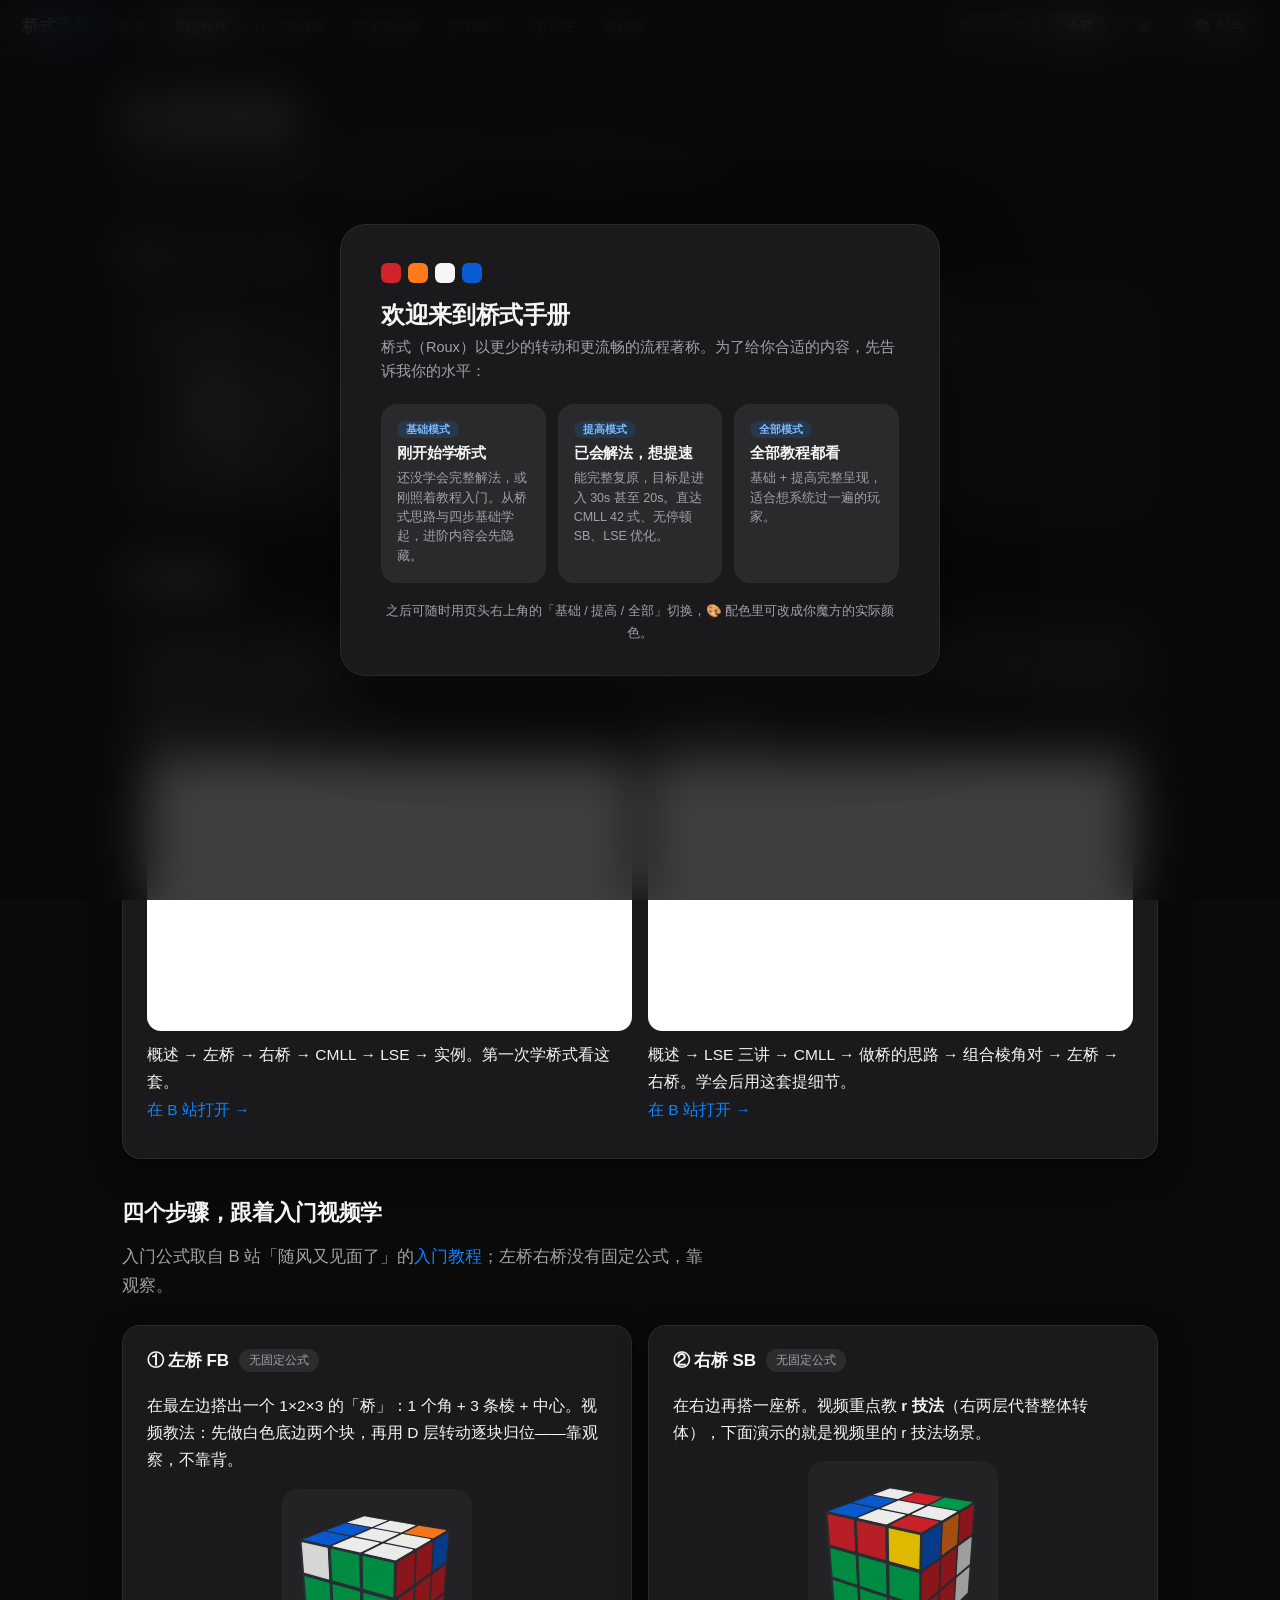
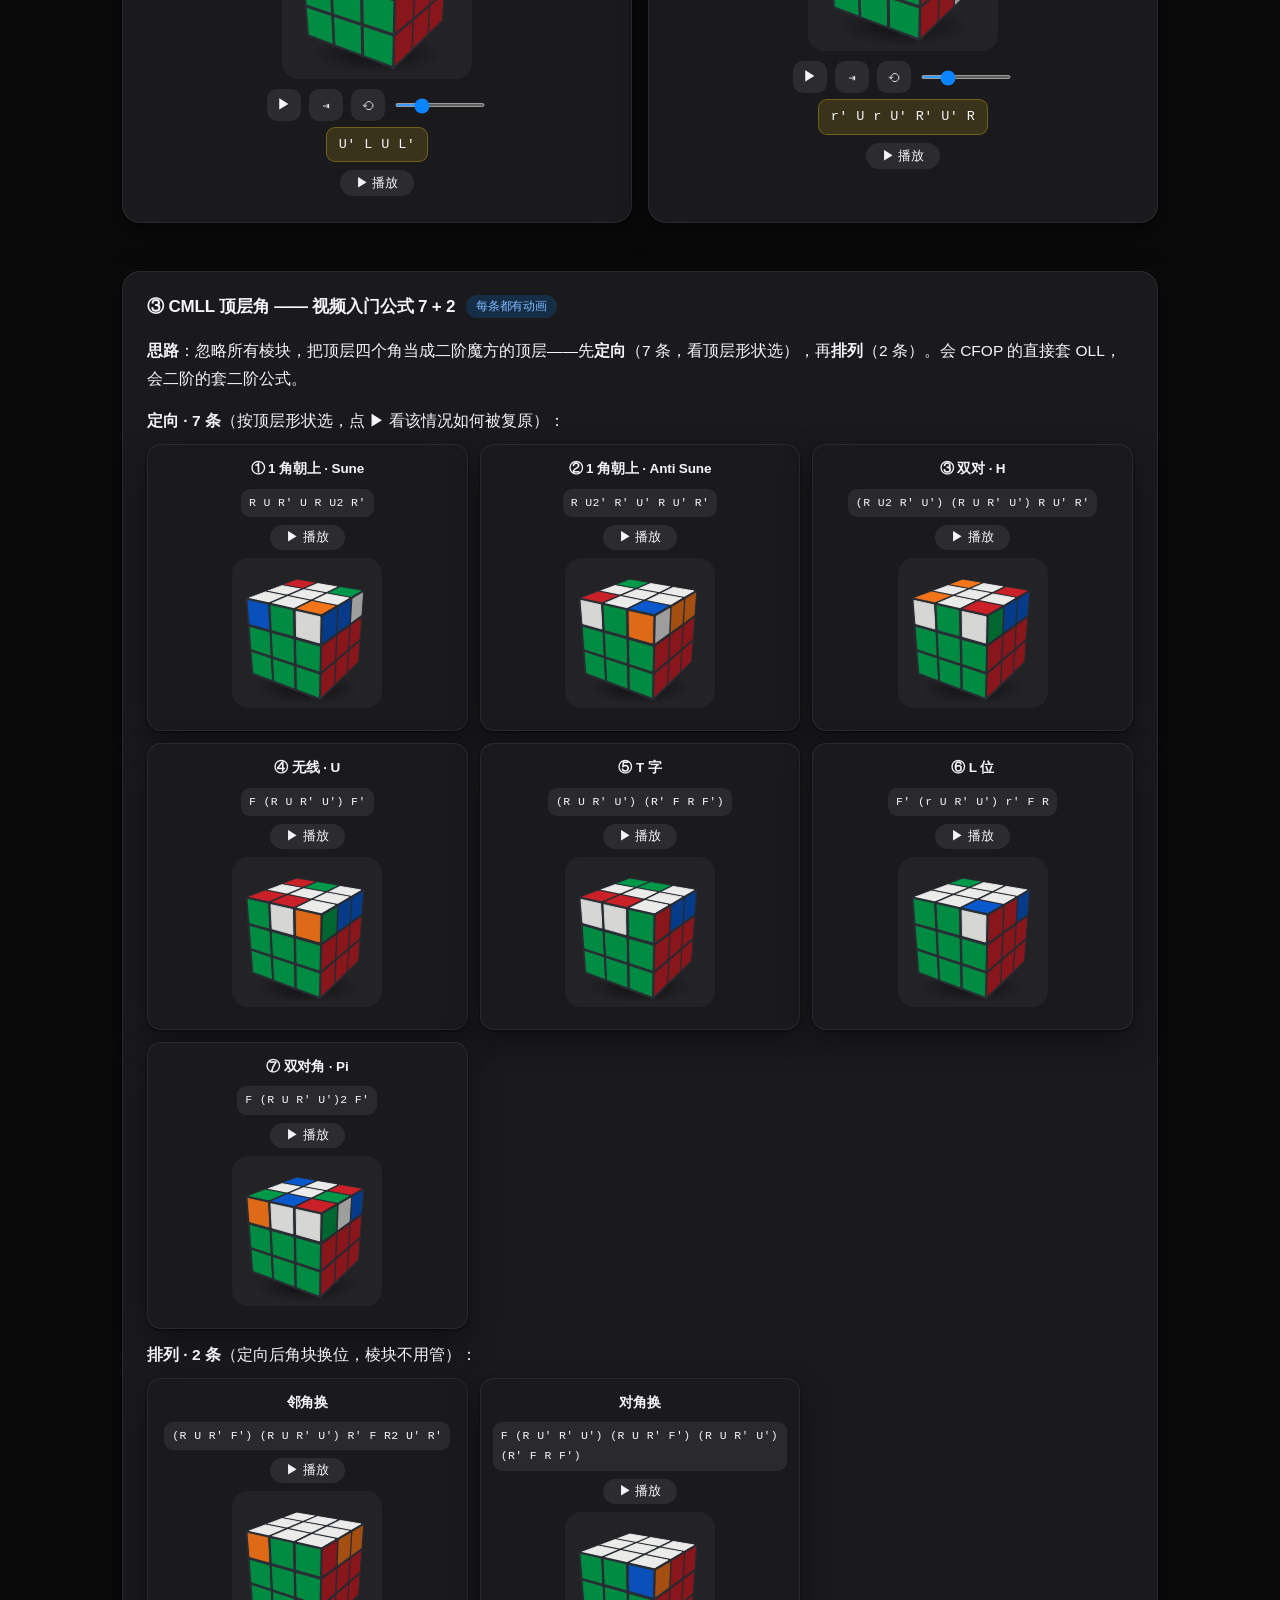
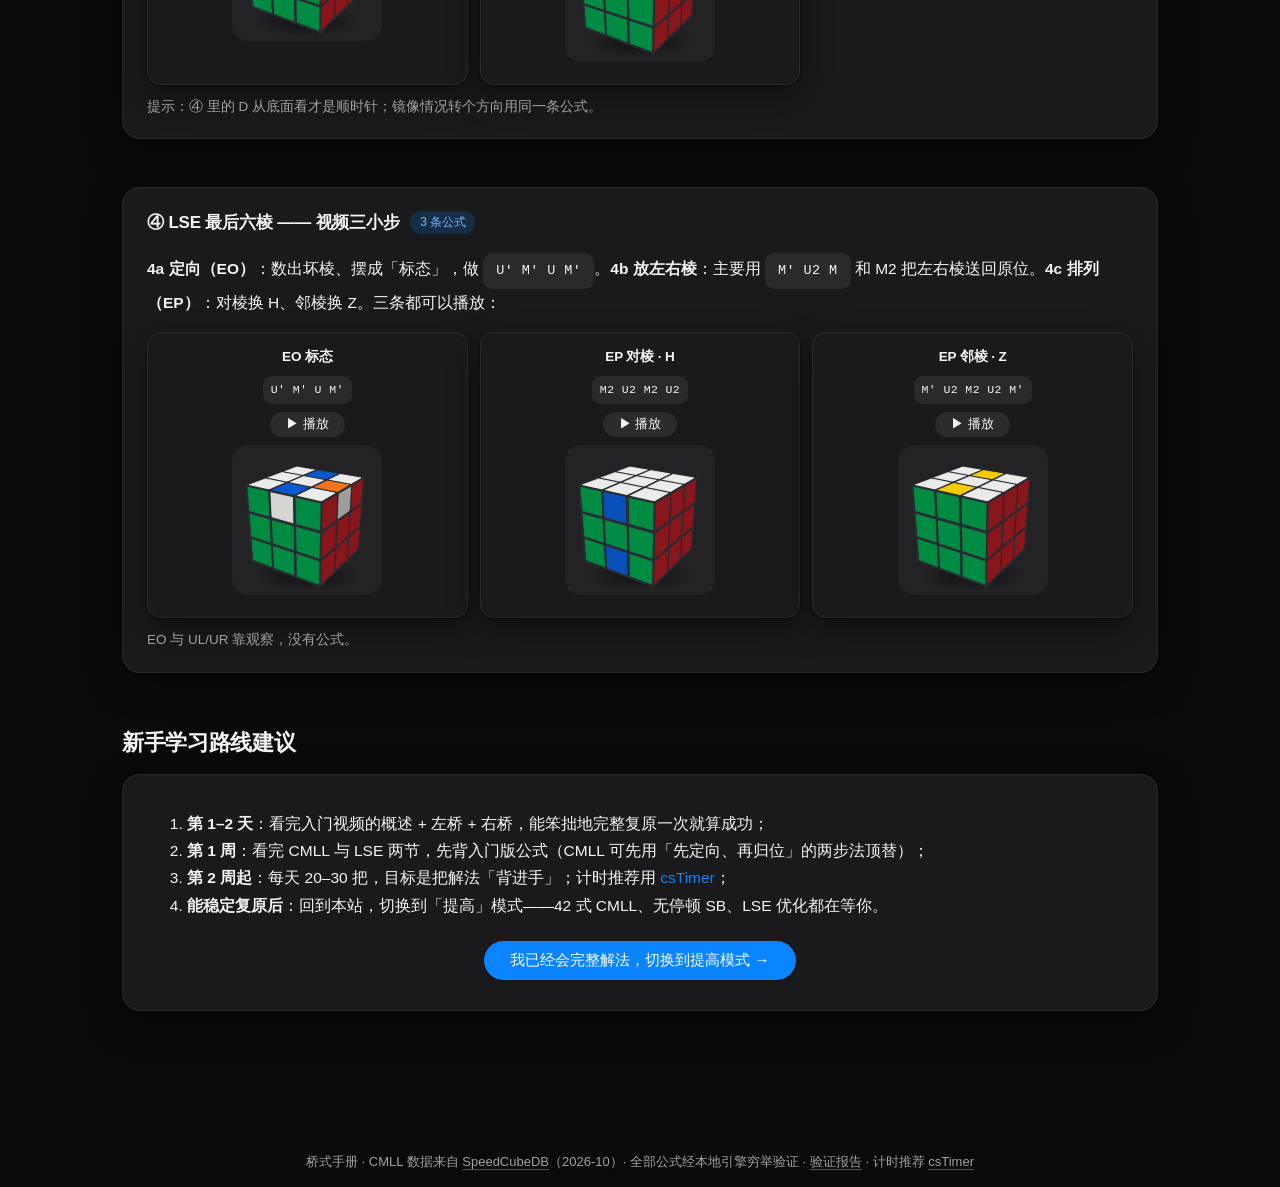
==== basics.html @ 61293233 "桥式魔方学习手册：入门与进阶教程、CMLL 42 式、LSE 优化，全站 3D 演示" ====
<!DOCTYPE html>
<html lang="zh-CN">
<head>
<meta charset="UTF-8">
<meta name="viewport" content="width=device-width, initial-scale=1">
<meta name="description" content="桥式（Roux）魔方基础教程：方法总览、四步流程、推荐视频课程与新手练习路线。">
<title>基础教程 · 桥式手册</title>
<link rel="stylesheet" href="assets/css/style.css?v=1">
<script>try{if(localStorage.getItem("roux-theme")==="light")document.documentElement.dataset.theme="light"}catch(e){}</script>
</head>
<body>
<main>
  <h1>桥式基础教程</h1>
  <p class="lead">还没学会桥式？从这里开始：先看懂方法的整体思路，再跟着视频课一步步学，本站的 3D 演示帮你理解每一步到底在做什么。</p>

  <h2>桥式（Roux）是什么</h2>
  <div class="card">
    <p>桥式由法国魔方手 Gilles Roux 提出，与 CFOP 并列的主流解法。它的核心是<b>「先搭两座桥，再处理剩下的角和棱」</b>：</p>
    <ul>
      <li><b>步数少</b>：完整复原平均约 48–50 步（CFOP 约 55–60 步），是步数最少的主流方法之一；</li>
      <li><b>转动流畅</b>：后半程只用 M 和 U 两类转动，手不用整体转体，看熟了可以非常快；</li>
      <li><b>思考型方法</b>：前两步没有固定公式，靠观察和规划搭桥——这也是它上手后最有趣的地方。</li>
    </ul>
    <p>代价是：需要重新建立「块」的空间感（CFOP 玩家转过来会有一段不适应期），且中层 M 转动需要练指法。</p>
  </div>

  <h2>推荐视频课</h2>
  <div class="card">
    <p>两套完整的中文视频教程（B 站，UP 主「随风又见面了」）：<b>先看入门版学会完整解法，再用基础版打磨细节</b>。本站的进阶内容与这套课程的思路一致，可以搭配使用。</p>
    <div class="grid2">
      <div>
        <p style="margin-top:0"><b>魔方桥式入门教程</b> · 52 分钟 / 9 节</p>
        <div class="video-wrap"><iframe src="https://player.bilibili.com/player.html?bvid=BV1At411n7ec&page=1&autoplay=0&danmaku=0" scrolling="no" allowfullscreen="allowfullscreen"></iframe></div>
        <p style="margin-top:10px">概述 → 左桥 → 右桥 → CMLL → LSE → 实例。第一次学桥式看这套。<br><a href="https://www.bilibili.com/video/BV1At411n7ec/" target="_blank" rel="noopener">在 B 站打开 →</a></p>
      </div>
      <div>
        <p style="margin-top:0"><b>魔方桥式基础教程</b> · 2 小时 14 分 / 10 节</p>
        <div class="video-wrap"><iframe src="https://player.bilibili.com/player.html?bvid=BV1Ut411u7fX&page=1&autoplay=0&danmaku=0" scrolling="no" allowfullscreen="allowfullscreen"></iframe></div>
        <p style="margin-top:10px">概述 → LSE 三讲 → CMLL → 做桥的思路 → 组合棱角对 → 左桥 → 右桥。学会后用这套提细节。<br><a href="https://www.bilibili.com/video/BV1Ut411u7fX/" target="_blank" rel="noopener">在 B 站打开 →</a></p>
      </div>
    </div>
  </div>

  <h2>四个步骤，跟着入门视频学</h2>
  <p class="lead">入门公式取自 B 站「随风又见面了」的<a href="https://www.bilibili.com/video/BV1At411n7ec/" target="_blank" rel="noopener">入门教程</a>；左桥右桥没有固定公式，靠观察。</p>
  <div class="grid2">
    <div class="card">
      <h3 style="margin-top:0">① 左桥 FB <span class="badge low">无固定公式</span></h3>
      <p>在最左边搭出一个 1×2×3 的「桥」：1 个角 + 3 条棱 + 中心。视频教法：先做白色底边两个块，再用 D 层转动逐块归位——靠观察，不靠背。</p>
      <div id="fbSlot"></div>
    </div>
    <div class="card">
      <h3 style="margin-top:0">② 右桥 SB <span class="badge low">无固定公式</span></h3>
      <p>在右边再搭一座桥。视频重点教 <b>r 技法</b>（右两层代替整体转体），下面演示的就是视频里的 r 技法场景。</p>
      <div id="sbSlot"></div>
    </div>
    <div class="card" style="grid-column: 1 / -1">
      <h3 style="margin-top:0">③ CMLL 顶层角 —— 视频入门公式 7 + 2 <span class="badge mid">每条都有动画</span></h3>
      <p><b>思路</b>：忽略所有棱块，把顶层四个角当成二阶魔方的顶层——先<b>定向</b>（7 条，看顶层形状选），再<b>排列</b>（2 条）。会 CFOP 的直接套 OLL，会二阶的套二阶公式。</p>
      <p style="margin-bottom:6px"><b>定向 · 7 条</b>（按顶层形状选，点 ▶ 看该情况如何被复原）：</p>
      <div class="alg-grid" id="cmllTiles"></div>
      <p style="margin:12px 0 6px"><b>排列 · 2 条</b>（定向后角块换位，棱块不用管）：</p>
      <div class="alg-grid" id="permTiles"></div>
      <p style="color:var(--muted);font-size:13.5px;margin:10px 0 0">提示：④ 里的 D 从底面看才是顺时针；镜像情况转个方向用同一条公式。</p>
    </div>
    <div class="card" style="grid-column: 1 / -1">
      <h3 style="margin-top:0">④ LSE 最后六棱 —— 视频三小步 <span class="badge mid">3 条公式</span></h3>
      <p><b>4a 定向（EO）</b>：数出坏棱、摆成「标态」，做 <span class="alg">U' M' U M'</span>。<b>4b 放左右棱</b>：主要用 <span class="alg">M' U2 M</span> 和 M2 把左右棱送回原位。<b>4c 排列（EP）</b>：对棱换 H、邻棱换 Z。三条都可以播放：</p>
      <div class="alg-grid" id="lseTiles"></div>
      <p style="color:var(--muted);font-size:13.5px;margin:6px 0 0">EO 与 UL/UR 靠观察，没有公式。</p>
    </div>
  </div>

  <h2>新手学习路线建议</h2>
  <div class="card">
    <ol>
      <li><b>第 1–2 天</b>：看完入门视频的概述 + 左桥 + 右桥，能笨拙地完整复原一次就算成功；</li>
      <li><b>第 1 周</b>：看完 CMLL 与 LSE 两节，先背入门版公式（CMLL 可先用「先定向、再归位」的两步法顶替）；</li>
      <li><b>第 2 周起</b>：每天 20–30 把，目标是把解法「背进手」；计时推荐用 <a href="https://cstimer.net/" target="_blank" rel="noopener">csTimer</a>；</li>
      <li><b>能稳定复原后</b>：回到本站，切换到「提高」模式——42 式 CMLL、无停顿 SB、LSE 优化都在等你。</li>
    </ol>
    <p style="text-align:center;margin:16px 0 4px">
      <button class="big-btn" id="goAdvance">我已经会完整解法，切换到提高模式 →</button>
    </p>
  </div>
</main>
<script src="assets/js/cube-core.js?v=1"></script>
<script src="assets/js/cube-view.js?v=1"></script>
<script src="assets/js/data/cmll-data.js?v=1"></script>
<script src="assets/js/data/lse-data.js?v=1"></script>
<script src="assets/js/data/demos-data.js?v=1"></script>
<script src="assets/js/site.js?v=1"></script>
<script>
(function () {
  document.getElementById("goAdvance").addEventListener("click", () => {
    if (window.RouxMode) window.RouxMode.set("advance");
    location.href = "index.html";
  });

  // FB / SB：复用已验证 demo
  function demoCard(slotId, goal, name) {
    const d = window.DEMOS_DATA.find((x) => x.goal === goal && (!name || x.name === name)) ||
              window.DEMOS_DATA.find((x) => x.goal === goal);
    const slot = document.getElementById(slotId);
    const view = new CubeView(slot, { size: 190, autoReset: true });
    view.baseState = RouxCube.runAlg(d.scramble);
    view.setState(view.baseState);
    view.pendingAlg = d.alg;
    const bar = document.createElement("div");
    bar.innerHTML = '<p style="margin:6px 0 2px"><span class="alg primary">' + d.alg + "</span></p>" +
      '<button class="big-btn ghost" style="padding:4px 16px;font-size:13px">▶ 播放</button>';
    slot.appendChild(bar);
    bar.querySelector("button").addEventListener("click", () => view.playAlg(d.alg));
  }
  demoCard("fbSlot", "fb");
  demoCard("sbSlot", "sb");

  // CMLL：视频入门公式 7+2（全部引擎验证；演示 = 该公式负责的代表性 case 复原）
  (function () {
    var J = "(R U R' F') (R U R' U') R' F R2 U' R'";
    function applyTo(state, alg) { var s = RouxCube.cloneState(state); RouxCube.parseAlg(alg).forEach(function (t) { RouxCube.applyToken(s, t); }); return s; }
    var ORIENT = [
      { fam: "① 1 角朝上 · Sune", alg: "R U R' U R U2 R'" },
      { fam: "② 1 角朝上 · Anti Sune", alg: "R U2' R' U' R U' R'" },
      { fam: "③ 双对 · H", alg: "(R U2 R' U') (R U R' U') R U' R'" },
      { fam: "④ 无线 · U", alg: "F (R U R' U') F'" },
      { fam: "⑤ T 字", alg: "(R U R' U') (R' F R F')" },
      { fam: "⑥ L 位", alg: "F' (r U R' U') r' F R" },
      { fam: "⑦ 双对角 · Pi", alg: "F (R U R' U')2 F'" },
    ];
    var grid = document.getElementById("cmllTiles");
    ORIENT.forEach(function (t) {
      var tile = document.createElement("div");
      tile.className = "alg-tile";
      tile.innerHTML = "<b>" + t.fam + "</b>" +
        '<span class="alg">' + t.alg + "</span>" +
        '<button class="big-btn ghost">▶ 播放</button><div class="cv-mini"></div>';
      grid.appendChild(tile);
      // 演示起点 = 公式的逆打乱；播放 = 整个魔方精确复原（角+棱）
      var view = new CubeView(tile.querySelector(".cv-mini"), { size: 150, controls: false, autoReset: true });
      view.setBase(applyTo(RouxCube.newSolved(), RouxCube.invertAlg(t.alg)));
      view.pendingAlg = t.alg;
      tile.querySelector("button").addEventListener("click", function () { view.playAlg(t.alg); });
    });
    var PERM = [
      { name: "邻角换", alg: J, baseAlg: RouxCube.invertAlg(J) },
      { name: "对角换", alg: "F (R U' R' U') (R U R' F') (R U R' U') (R' F R F')", baseAlg: RouxCube.invertAlg("F (R U' R' U') (R U R' F') (R U R' U') (R' F R F')") },
    ];
    var pgrid = document.getElementById("permTiles");
    PERM.forEach(function (t) {
      var tile = document.createElement("div");
      tile.className = "alg-tile";
      tile.innerHTML = "<b>" + t.name + "</b>" +
        '<span class="alg">' + t.alg + "</span>" +
        '<button class="big-btn ghost">▶ 播放</button><div class="cv-mini"></div>';
      pgrid.appendChild(tile);
      var view = new CubeView(tile.querySelector(".cv-mini"), { size: 150, controls: false, autoReset: true });
      view.setBase(applyTo(RouxCube.newSolved(), t.baseAlg));
      view.pendingAlg = t.alg;
      tile.querySelector("button").addEventListener("click", function () { view.playAlg(t.alg); });
    });
  })();

  // LSE：三条公式各配复原动画
  (function () {
    function applyTo(state, alg) { var s = RouxCube.cloneState(state); RouxCube.parseAlg(alg).forEach(function (t) { RouxCube.applyToken(s, t); }); return s; }
    var TILES = [
      { name: "EO 标态", alg: "U' M' U M'", baseAlg: "M U' M' U" },
      { name: "EP 对棱 · H", alg: "M2 U2 M2 U2", baseAlg: "M2 U2 M2 U2" },
      { name: "EP 邻棱 · Z", alg: "M' U2 M2 U2 M'", baseAlg: "M U2 M2 U2 M" },
    ];
    var grid = document.getElementById("lseTiles");
    TILES.forEach(function (t) {
      var tile = document.createElement("div");
      tile.className = "alg-tile";
      tile.innerHTML = "<b>" + t.name + "</b>" +
        '<span class="alg">' + t.alg + "</span>" +
        '<button class="big-btn ghost">▶ 播放</button><div class="cv-mini"></div>';
      grid.appendChild(tile);
      var view = new CubeView(tile.querySelector(".cv-mini"), { size: 150, controls: false, autoReset: true });
      view.setBase(applyTo(RouxCube.newSolved(), t.baseAlg));
      view.pendingAlg = t.alg;
      tile.querySelector("button").addEventListener("click", function () { view.playAlg(t.alg); });
    });
  })();
})();
</script>
</body>
</html>
---- assets/css/style.css ----
/* 桥式手册 — 全站样式（Apple 风格 · 深色默认 + 浅色主题）
   主题机制：所有颜色走 :root 语义变量；:root[data-theme="light"] 覆盖为浅色。
   切换由 site.js 修改 <html data-theme> 并广播 themechange 事件（魔方/展开图会重绘）。 */
:root {
  color-scheme: dark;
  --bg: #0a0a0b;
  --card: #1a1a1d;
  --ink: #f5f5f7;
  --muted: #a1a1a6;
  --line: rgba(255, 255, 255, 0.10);
  --line-strong: rgba(255, 255, 255, 0.18);
  --hairline: 1px solid rgba(255, 255, 255, 0.07);
  --accent: #0a84ff;
  --accent-hover: #409cff;
  --accent-soft: rgba(10, 132, 255, 0.15);
  --ok: #4cd964;
  --warn: #ff9f0a;
  --radius: 18px;
  --shadow-card: 0 1px 2px rgba(0, 0, 0, 0.5), 0 12px 32px rgba(0, 0, 0, 0.4);
  /* 结构性颜色 */
  --header-bg: rgba(14, 14, 16, 0.78);
  --nav-link: #b8b8bd;
  --soft: rgba(255, 255, 255, 0.08);
  --soft-hover: rgba(255, 255, 255, 0.14);
  --soft-strong: rgba(255, 255, 255, 0.11);
  --pill-active-bg: #48484c;
  --pill-active-ink: #ffffff;
  --pill-active-shadow: none;
  --chip: rgba(255, 255, 255, 0.07);
  --th-bg: rgba(255, 255, 255, 0.045);
  --row-hover: rgba(255, 255, 255, 0.03);
  --scene-bg: rgba(255, 255, 255, 0.04);
  --slider-track: rgba(255, 255, 255, 0.18);
  --select-bg: #2a2a2e;
  --mask-bg: rgba(0, 0, 0, 0.55);
  --ob-mask-bg: rgba(8, 8, 10, 0.78);
  --opt-hover-bg: rgba(255, 255, 255, 0.09);
  --dot-border: rgba(255, 255, 255, 0.25);
  --footer-underline: rgba(255, 255, 255, 0.3);
  --alg-primary-bg: rgba(255, 214, 10, 0.13);
  --alg-primary-ring: rgba(255, 214, 10, 0.28);
  --btn-shadow: 0 1px 2px rgba(0, 0, 0, 0.4);
  --selection: rgba(10, 132, 255, 0.35);
  --tag-ink: #7cb8ff;
  --font: -apple-system, BlinkMacSystemFont, "PingFang SC", "SF Pro SC", "Segoe UI", "Microsoft YaHei", "Helvetica Neue", sans-serif;
  --mono: ui-monospace, "SF Mono", "Cascadia Code", Consolas, "Courier New", monospace;
}
:root[data-theme="light"] {
  color-scheme: light;
  --bg: #f5f5f7;
  --card: #ffffff;
  --ink: #1d1d1f;
  --muted: #6e6e73;
  --line: rgba(0, 0, 0, 0.08);
  --line-strong: rgba(0, 0, 0, 0.14);
  --hairline: 1px solid rgba(0, 0, 0, 0.05);
  --accent: #0071e3;
  --accent-hover: #0077ed;
  --accent-soft: rgba(0, 113, 227, 0.09);
  --ok: #1d8a41;
  --warn: #b25000;
  --shadow-card: 0 1px 2px rgba(0, 0, 0, 0.04), 0 10px 30px rgba(0, 0, 0, 0.05);
  --header-bg: rgba(251, 251, 253, 0.78);
  --nav-link: #424245;
  --soft: rgba(0, 0, 0, 0.055);
  --soft-hover: rgba(0, 0, 0, 0.1);
  --soft-strong: rgba(0, 0, 0, 0.075);
  --pill-active-bg: #ffffff;
  --pill-active-ink: #1d1d1f;
  --pill-active-shadow: 0 1px 4px rgba(0, 0, 0, 0.14);
  --chip: #f5f5f7;
  --th-bg: #fafafa;
  --row-hover: rgba(0, 0, 0, 0.018);
  --scene-bg: rgba(0, 0, 0, 0.035);
  --slider-track: rgba(0, 0, 0, 0.15);
  --select-bg: #ffffff;
  --mask-bg: rgba(0, 0, 0, 0.35);
  --ob-mask-bg: rgba(245, 245, 247, 0.82);
  --opt-hover-bg: #ffffff;
  --dot-border: rgba(0, 0, 0, 0.15);
  --footer-underline: rgba(0, 0, 0, 0.25);
  --alg-primary-bg: #fff8e6;
  --alg-primary-ring: rgba(180, 130, 0, 0.16);
  --btn-shadow: 0 1px 2px rgba(0, 60, 130, 0.2);
  --selection: rgba(0, 113, 227, 0.18);
  --tag-ink: #0062cc;
}
* { box-sizing: border-box; }
html { scroll-behavior: smooth; }
body {
  margin: 0; background: var(--bg); color: var(--ink);
  font-family: var(--font);
  line-height: 1.75; font-size: 15.5px;
  -webkit-font-smoothing: antialiased;
  text-rendering: optimizeLegibility;
  transition: background 0.3s ease, color 0.3s ease;
}
a { color: var(--accent); text-decoration: none; transition: color 0.18s; }
a:hover { color: var(--accent-hover); text-decoration: none; }
::selection { background: var(--selection); }
:focus-visible { outline: 2px solid var(--accent); outline-offset: 2px; border-radius: 6px; }

/* ---------- 模式过滤 ---------- */
body[data-mode="basic"] [data-track="advance"] { display: none !important; }
body[data-mode="advance"] [data-track="basic"] { display: none !important; }
body[data-mode="advance"] .site-header nav a[data-nav="basics"] { display: none; }

/* ---------- 头部：磨砂玻璃 ---------- */
.site-header {
  background: var(--header-bg);
  -webkit-backdrop-filter: saturate(180%) blur(20px);
  backdrop-filter: saturate(180%) blur(20px);
  border-bottom: 1px solid var(--line);
  color: var(--ink);
  padding: 9px 22px;
  display: flex; align-items: center; gap: 14px; flex-wrap: wrap;
  position: sticky; top: 0; z-index: 50;
  transition: background 0.3s ease;
}
.site-header .logo { font-weight: 700; font-size: 17px; letter-spacing: -0.01em; color: var(--ink); }
.site-header .logo em { color: var(--accent); font-style: normal; }
.site-header nav { display: flex; gap: 2px; flex-wrap: wrap; }
.site-header nav a {
  color: var(--nav-link); padding: 6px 13px; border-radius: 980px; font-size: 14px; font-weight: 500;
  transition: background 0.18s, color 0.18s;
}
.site-header nav a:hover { background: var(--soft); color: var(--ink); }
.site-header nav a.active { background: var(--soft-strong); color: var(--ink); }
.site-header .spacer { flex: 1; }
.mode-seg {
  display: flex; gap: 2px; background: var(--soft);
  border-radius: 980px; padding: 2px;
}
.mode-seg button {
  border: 0; background: transparent; padding: 4px 13px; border-radius: 980px;
  font-size: 13px; font-family: inherit; color: var(--nav-link); cursor: pointer;
  transition: background 0.18s, color 0.18s, box-shadow 0.18s;
}
.mode-seg button:hover { color: var(--ink); }
.mode-seg button.active { background: var(--pill-active-bg); color: var(--pill-active-ink); font-weight: 600; box-shadow: var(--pill-active-shadow); }
.scheme-btn {
  background: var(--soft); color: var(--ink); border: 0;
  padding: 6px 14px; border-radius: 980px; cursor: pointer; font-size: 13.5px; font-family: inherit;
  transition: background 0.18s;
}
.scheme-btn:hover { background: var(--soft-hover); }

/* ---------- 隐藏章节提示条 ---------- */
.track-notice {
  display: flex; align-items: center; gap: 12px; flex-wrap: wrap;
  background: var(--accent-soft); color: var(--ink);
  border-radius: 14px; padding: 10px 16px; margin: 0 0 18px; font-size: 14px;
}
.track-notice button {
  border: 0; background: var(--accent); color: #fff; font-family: inherit;
  border-radius: 980px; padding: 4px 14px; font-size: 13px; cursor: pointer;
  transition: background 0.18s;
}
.track-notice button:hover { background: var(--accent-hover); }

/* ---------- 排版 ---------- */
main { max-width: 1080px; margin: 0 auto; padding: 34px 22px 80px; }
h1 { font-size: 30px; letter-spacing: -0.02em; margin: 8px 0 8px; line-height: 1.25; text-wrap: balance; }
h2 { font-size: 22px; letter-spacing: -0.015em; margin: 40px 0 14px; line-height: 1.3; }
h3 { font-size: 17px; letter-spacing: -0.01em; margin: 22px 0 8px; }
.lead { color: var(--muted); font-size: 16.5px; margin: 6px 0 10px; max-width: 68ch; text-wrap: pretty; }

.card {
  background: var(--card); border-radius: var(--radius);
  border: var(--hairline);
  padding: 20px 24px; margin: 16px 0;
  box-shadow: var(--shadow-card);
  transition: background 0.3s ease, border-color 0.3s ease;
}
.grid2 { display: grid; grid-template-columns: 1fr 1fr; gap: 16px; }
.grid3 { display: grid; grid-template-columns: repeat(3, 1fr); gap: 16px; }
.grid4 { display: grid; grid-template-columns: repeat(4, 1fr); gap: 16px; }
@media (max-width: 860px) { .grid2, .grid3, .grid4 { grid-template-columns: 1fr; } }

/* ---------- 表格：发丝线 + 圆角容器 ---------- */
table {
  border-collapse: separate; border-spacing: 0; width: 100%; margin: 12px 0;
  background: var(--card); border-radius: 14px; overflow: hidden;
  border: var(--hairline);
  box-shadow: var(--shadow-card);
  font-variant-numeric: tabular-nums;
  transition: background 0.3s ease;
}
th, td { border-bottom: 1px solid var(--line); padding: 10px 16px; text-align: left; font-size: 14.5px; }
th { background: var(--th-bg); color: var(--muted); font-weight: 600; font-size: 13px; letter-spacing: 0.02em; }
tr:last-child td { border-bottom: 0; }
tbody tr, tr { transition: background 0.15s; }
tr:hover td { background: var(--row-hover); }
td b { font-weight: 600; }

/* ---------- 徽标 / 公式 ---------- */
.badge {
  display: inline-block; padding: 1px 10px; border-radius: 980px; font-size: 12px;
  margin-left: 6px; vertical-align: 2px; font-weight: 500;
}
.badge.high { background: rgba(255, 69, 58, 0.16); color: #ff7a72; }
.badge.mid { background: rgba(10, 132, 255, 0.18); color: #7cb8ff; }
.badge.low { background: var(--soft); color: var(--muted); }
.badge.ok { background: rgba(48, 209, 88, 0.16); color: var(--ok); }

.alg {
  font-family: var(--mono); background: var(--chip); border-radius: 9px;
  padding: 6px 13px; display: inline-block; letter-spacing: 0.4px; font-size: 13.5px;
  color: var(--ink); font-variant-numeric: tabular-nums;
}
.alg.primary { background: var(--alg-primary-bg); box-shadow: inset 0 0 0 1px var(--alg-primary-ring); }
.step-tag {
  display: inline-block; background: var(--accent); color: #fff; border-radius: 6px;
  font-size: 11.5px; padding: 2px 8px; margin-right: 8px; font-weight: 600; letter-spacing: 0.03em;
}

/* ---------- 魔方部件 ---------- */
.cv-root { text-align: center; }
.cv-scene {
  margin: 0 auto 10px; touch-action: none; cursor: grab;
  background: var(--scene-bg); border-radius: 16px;
  transition: background 0.3s ease;
}
.cv-scene:active { cursor: grabbing; }
.cv-canvas { display: block; border-radius: 14px; }
.cv-bar { margin-top: 6px; display: flex; gap: 8px; justify-content: center; align-items: center; }
.cv-btn {
  width: 34px; height: 32px; border: 0; background: var(--soft);
  border-radius: 10px; cursor: pointer; font-size: 14px; color: var(--ink);
  transition: background 0.18s, transform 0.12s;
}
.cv-btn:hover { background: var(--soft-hover); }
.cv-btn:active { transform: scale(0.94); }
.cv-speed { width: 90px; accent-color: var(--accent); background: transparent; }
.cv-speed::-webkit-slider-runnable-track { height: 4px; border-radius: 980px; background: var(--slider-track); }
.cv-speed::-webkit-slider-thumb { margin-top: -5px; }
.cv-speed::-moz-range-track { height: 4px; border-radius: 980px; background: var(--slider-track); }
.net-root { display: flex; justify-content: center; }
.net-root svg { display: block; }

/* ---------- CMLL 图库 ---------- */
.alg-grid { display: grid; grid-template-columns: repeat(auto-fill, minmax(240px, 1fr)); gap: 12px; margin: 10px 0; }
.alg-tile {
  background: var(--card); border: var(--hairline); border-radius: 14px;
  padding: 12px; text-align: center;
  display: flex; flex-direction: column; gap: 8px; align-items: center;
  box-shadow: var(--shadow-card);
}
.alg-tile b { font-size: 13.5px; letter-spacing: -0.01em; }
.alg-tile .alg { font-size: 11.5px; padding: 4px 8px; word-break: break-all; text-align: left; }
.alg-tile .src { color: var(--muted); font-size: 11.5px; }
.alg-tile .big-btn { padding: 4px 16px; font-size: 12.5px; margin: 0; }
.speed-ctl {
  display: flex; align-items: center; gap: 12px;
  background: var(--card); border: var(--hairline);
  border-radius: 12px; padding: 8px 16px; margin: 10px 0;
  font-size: 13.5px; color: var(--muted);
  box-shadow: var(--shadow-card);
  width: fit-content;
}
.speed-ctl input { width: 160px; accent-color: var(--accent); background: transparent; }
.speed-ctl input::-webkit-slider-runnable-track { height: 4px; border-radius: 980px; background: var(--slider-track); }
.speed-ctl input::-webkit-slider-thumb { margin-top: -5px; }
.speed-ctl input::-moz-range-track { height: 4px; border-radius: 980px; background: var(--slider-track); }
.speed-ctl b { color: var(--ink); font-variant-numeric: tabular-nums; min-width: 42px; }
.cmll-famnav { display: flex; flex-wrap: wrap; gap: 8px; margin: 12px 0; }
.cmll-famnav button {
  border: 0; background: var(--soft); color: var(--ink);
  padding: 7px 17px; border-radius: 980px; cursor: pointer; font-size: 14px; font-family: inherit;
  transition: background 0.18s, color 0.18s;
}
.cmll-famnav button:hover { background: var(--soft-hover); }
.cmll-famnav button.active { background: var(--pill-active-bg); color: var(--pill-active-ink); box-shadow: var(--pill-active-shadow); }
.cmll-grid { display: grid; grid-template-columns: repeat(auto-fill, minmax(310px, 1fr)); gap: 16px; }
.cmll-card {
  background: var(--card); border-radius: 16px; padding: 16px 18px;
  border: var(--hairline);
  box-shadow: var(--shadow-card);
  transition: background 0.3s ease, border-color 0.3s ease;
}
.cmll-card h4 { margin: 0 0 4px; font-size: 15.5px; letter-spacing: -0.01em; }
.cmll-card .hints { color: var(--muted); font-size: 13px; margin: 4px 0 8px; line-height: 1.6; }
.cmll-card .algs { display: flex; flex-direction: column; gap: 6px; margin: 8px 0; align-items: stretch; }
.cmll-card .algs .alg { font-size: 13px; padding: 5px 11px; }
.alt-toggle {
  border: 0; background: transparent; color: var(--muted); font-family: inherit;
  font-size: 12.5px; text-align: left; padding: 2px 2px; cursor: pointer;
  transition: color 0.18s;
}
.alt-toggle:hover { color: var(--accent-hover); }
.alt-algs { display: none; flex-direction: column; gap: 6px; }
.alt-algs.open { display: flex; }
.mini-wrap { display: flex; gap: 12px; align-items: flex-start; justify-content: center; flex-wrap: wrap; }

/* ---------- 训练器 ---------- */
.trainer-box { text-align: center; }
.trainer-stats { display: flex; gap: 20px; justify-content: center; color: var(--muted); font-size: 14px; margin: 6px 0; }
.big-btn {
  background: var(--accent); color: #fff; border: 0; border-radius: 980px;
  padding: 10px 26px; font-size: 15px; font-family: inherit; font-weight: 500;
  cursor: pointer; margin: 6px 4px;
  transition: background 0.18s, transform 0.12s, box-shadow 0.18s;
  box-shadow: var(--btn-shadow);
}
.big-btn:hover { background: var(--accent-hover); }
.big-btn:active { transform: scale(0.97); }
.big-btn.ghost { background: var(--soft); color: var(--ink); box-shadow: none; }
.big-btn.ghost:hover { background: var(--soft-hover); }
.answer-panel { min-height: 30px; margin: 10px 0; }

/* ---------- 弹窗 ---------- */
.modal-mask {
  position: fixed; inset: 0; background: var(--mask-bg);
  -webkit-backdrop-filter: blur(10px); backdrop-filter: blur(10px);
  display: none; align-items: center; justify-content: center; z-index: 120;
}
.modal-mask.open { display: flex; }
.modal {
  background: var(--card); border-radius: 22px; padding: 26px 30px; width: min(440px, 92vw);
  border: var(--hairline);
  box-shadow: 0 24px 80px rgba(0, 0, 0, 0.5);
}
.modal h3 { margin: 0 0 8px; font-size: 19px; }
.modal .row { display: flex; align-items: center; gap: 10px; margin: 12px 0; font-size: 14.5px; }
.modal select {
  padding: 7px 12px; border-radius: 10px; border: 1px solid var(--line-strong);
  font-size: 15px; font-family: inherit; background: var(--select-bg); color: var(--ink); flex: 1;
}
.modal .hint { color: var(--muted); font-size: 13.5px; line-height: 1.6; }
.scheme-dot { display: inline-block; width: 15px; height: 15px; border-radius: 4px; vertical-align: -3px; margin-right: 4px; border: 1px solid var(--dot-border); }

/* ---------- 首次引导 ---------- */
.ob-mask {
  position: fixed; inset: 0; z-index: 110;
  background: var(--ob-mask-bg);
  -webkit-backdrop-filter: saturate(160%) blur(24px); backdrop-filter: saturate(160%) blur(24px);
  display: flex; align-items: center; justify-content: center; padding: 20px;
  opacity: 0; transition: opacity 0.35s ease;
}
.ob-mask.show { opacity: 1; }
.ob-card {
  background: var(--card); border-radius: 26px; width: min(600px, 96vw);
  border: var(--hairline);
  padding: 38px 40px 30px; box-shadow: 0 30px 90px rgba(0, 0, 0, 0.45);
  transform: translateY(10px); transition: transform 0.35s ease;
}
.ob-mask.show .ob-card { transform: translateY(0); }
.ob-logo { display: flex; gap: 7px; margin-bottom: 16px; }
.ob-logo i { width: 20px; height: 20px; border-radius: 6px; display: block; }
.ob-card h2 { margin: 0 0 6px; font-size: 24px; }
.ob-sub { color: var(--muted); margin: 0 0 20px; font-size: 14.5px; line-height: 1.65; }
.ob-opts { display: grid; grid-template-columns: repeat(3, 1fr); gap: 12px; }
@media (max-width: 700px) { .ob-opts { grid-template-columns: 1fr; } }
.ob-opt {
  text-align: left; border: 1.5px solid transparent; background: var(--chip);
  border-radius: 16px; padding: 16px 15px; cursor: pointer; font-family: inherit; color: var(--ink);
  display: flex; flex-direction: column; gap: 6px;
  transition: border-color 0.18s, background 0.18s, transform 0.18s, box-shadow 0.18s;
}
.ob-opt:hover { transform: translateY(-2px); background: var(--opt-hover-bg); border-color: var(--accent); box-shadow: 0 10px 28px rgba(10, 132, 255, 0.2); }
.ob-opt .ob-tag {
  align-self: flex-start; font-size: 11px; font-weight: 600; color: var(--tag-ink);
  background: var(--accent-soft); border-radius: 980px; padding: 1px 9px;
}
.ob-opt b { font-size: 15px; letter-spacing: -0.01em; }
.ob-opt span:last-child { font-size: 12.5px; color: var(--muted); line-height: 1.55; }
.ob-foot { color: var(--muted); font-size: 12.5px; margin: 18px 0 0; text-align: center; }

/* ---------- 提示框 / 其他 ---------- */
.note {
  background: var(--accent-soft); color: var(--ink);
  padding: 12px 18px; border-radius: 14px; margin: 14px 0; font-size: 14.5px; line-height: 1.7;
}
.note.warn { background: rgba(255, 159, 10, 0.14); }
.note.ok { background: rgba(48, 209, 88, 0.13); }
.footer { color: var(--muted); font-size: 13px; text-align: center; padding: 44px 20px 14px; }
.footer a { color: var(--muted); text-decoration: underline; text-underline-offset: 3px; text-decoration-color: var(--footer-underline); }
.footer a:hover { color: var(--accent-hover); }
.checklist { padding-left: 0; list-style: none; }
.checklist li { padding: 3px 0; }
.checklist li::before { content: "☐"; color: var(--accent); font-weight: 600; margin-right: 9px; }
.toc {
  background: var(--card); border-radius: 14px; padding: 10px 18px; font-size: 14px;
  border: var(--hairline);
  box-shadow: var(--shadow-card); display: inline-block;
}
.toc a { margin-right: 4px; }

/* 视频嵌入 */
.video-wrap { position: relative; padding-top: 56.25%; border-radius: 14px; overflow: hidden; background: #000; }
.video-wrap iframe { position: absolute; inset: 0; width: 100%; height: 100%; border: 0; }

/* ---------- 浅色主题微调 ---------- */
:root[data-theme="light"] .badge.high { background: rgba(255, 59, 48, 0.10); color: #d70015; }
:root[data-theme="light"] .badge.mid { background: rgba(0, 113, 227, 0.10); color: #0062cc; }
:root[data-theme="light"] .badge.ok { background: rgba(52, 199, 89, 0.14); color: #1d8a41; }
:root[data-theme="light"] .note.warn { background: rgba(255, 159, 10, 0.13); }
:root[data-theme="light"] .note.ok { background: rgba(52, 199, 89, 0.12); }
:root[data-theme="light"] .ob-opt:hover { box-shadow: 0 10px 28px rgba(0, 113, 227, 0.14); }
:root[data-theme="light"] .ob-tag { color: var(--accent); }

/* ---------- 桌面微美化 ---------- */
body { -webkit-tap-highlight-color: transparent; }
@media (hover: hover) {
  .cmll-card { transition: transform 0.2s ease, box-shadow 0.2s ease, border-color 0.2s ease; }
  .cmll-card:hover { transform: translateY(-2px); border-color: rgba(255, 255, 255, 0.14); }
  :root[data-theme="light"] .cmll-card:hover { border-color: rgba(0, 0, 0, 0.10); }
}

/* ---------- 移动端适配 (≤700px) ---------- */
@media (max-width: 700px) {
  /* 头部：第一行 logo + 模式 + 主题 + 配色；第二行页面导航横向滑动 */
  .site-header { padding: 8px 12px; gap: 6px; }
  .site-header .logo { font-size: 16px; }
  .site-header .spacer { order: 4; }
  .scheme-btn { padding: 6px 9px; font-size: 12.5px; }
  .mode-seg { order: 5; }
  .mode-seg button { padding: 4px 9px; font-size: 12.5px; }
  .site-header nav {
    order: 10; flex-basis: 100%;
    flex-wrap: nowrap; overflow-x: auto;
    scrollbar-width: none; -webkit-overflow-scrolling: touch;
    margin: 0 -4px; padding: 2px 4px;
  }
  .site-header nav::-webkit-scrollbar { display: none; }
  .site-header nav a { flex: 0 0 auto; padding: 9px 13px; }

  main { padding: 24px 16px 60px; }
  h1 { font-size: 25px; }
  h2 { font-size: 19px; margin: 30px 0 10px; }
  .lead { font-size: 15px; }

  .card { padding: 16px; border-radius: 16px; }
  .grid2, .grid3, .grid4 { gap: 10px; }

  /* 宽表格横向滑动 */
  table { display: block; overflow-x: auto; -webkit-overflow-scrolling: touch; }
  th, td { padding: 8px 12px; font-size: 13.5px; white-space: nowrap; }
  table th, table td:first-child { white-space: normal; min-width: 3.5em; }

  .cmll-grid { grid-template-columns: 1fr; gap: 10px; }
  .cmll-card { padding: 14px; }
  .mini-wrap { gap: 8px; }
  .toc { display: block; line-height: 2; }

  .big-btn { min-height: 44px; }
  .modal { padding: 22px 20px; }
  .modal select { font-size: 16px; } /* 防 iOS 聚焦缩放 */
  .ob-card { padding: 26px 20px 22px; border-radius: 20px; }
  .track-notice { font-size: 13px; padding: 9px 13px; }
  .footer { padding: 30px 16px 12px; }
}

/* 极窄屏 (≤360px) */
@media (max-width: 360px) {
  .mode-seg button { padding: 4px 8px; }
  .scheme-btn { padding: 6px 8px; }
  h1 { font-size: 23px; }
}
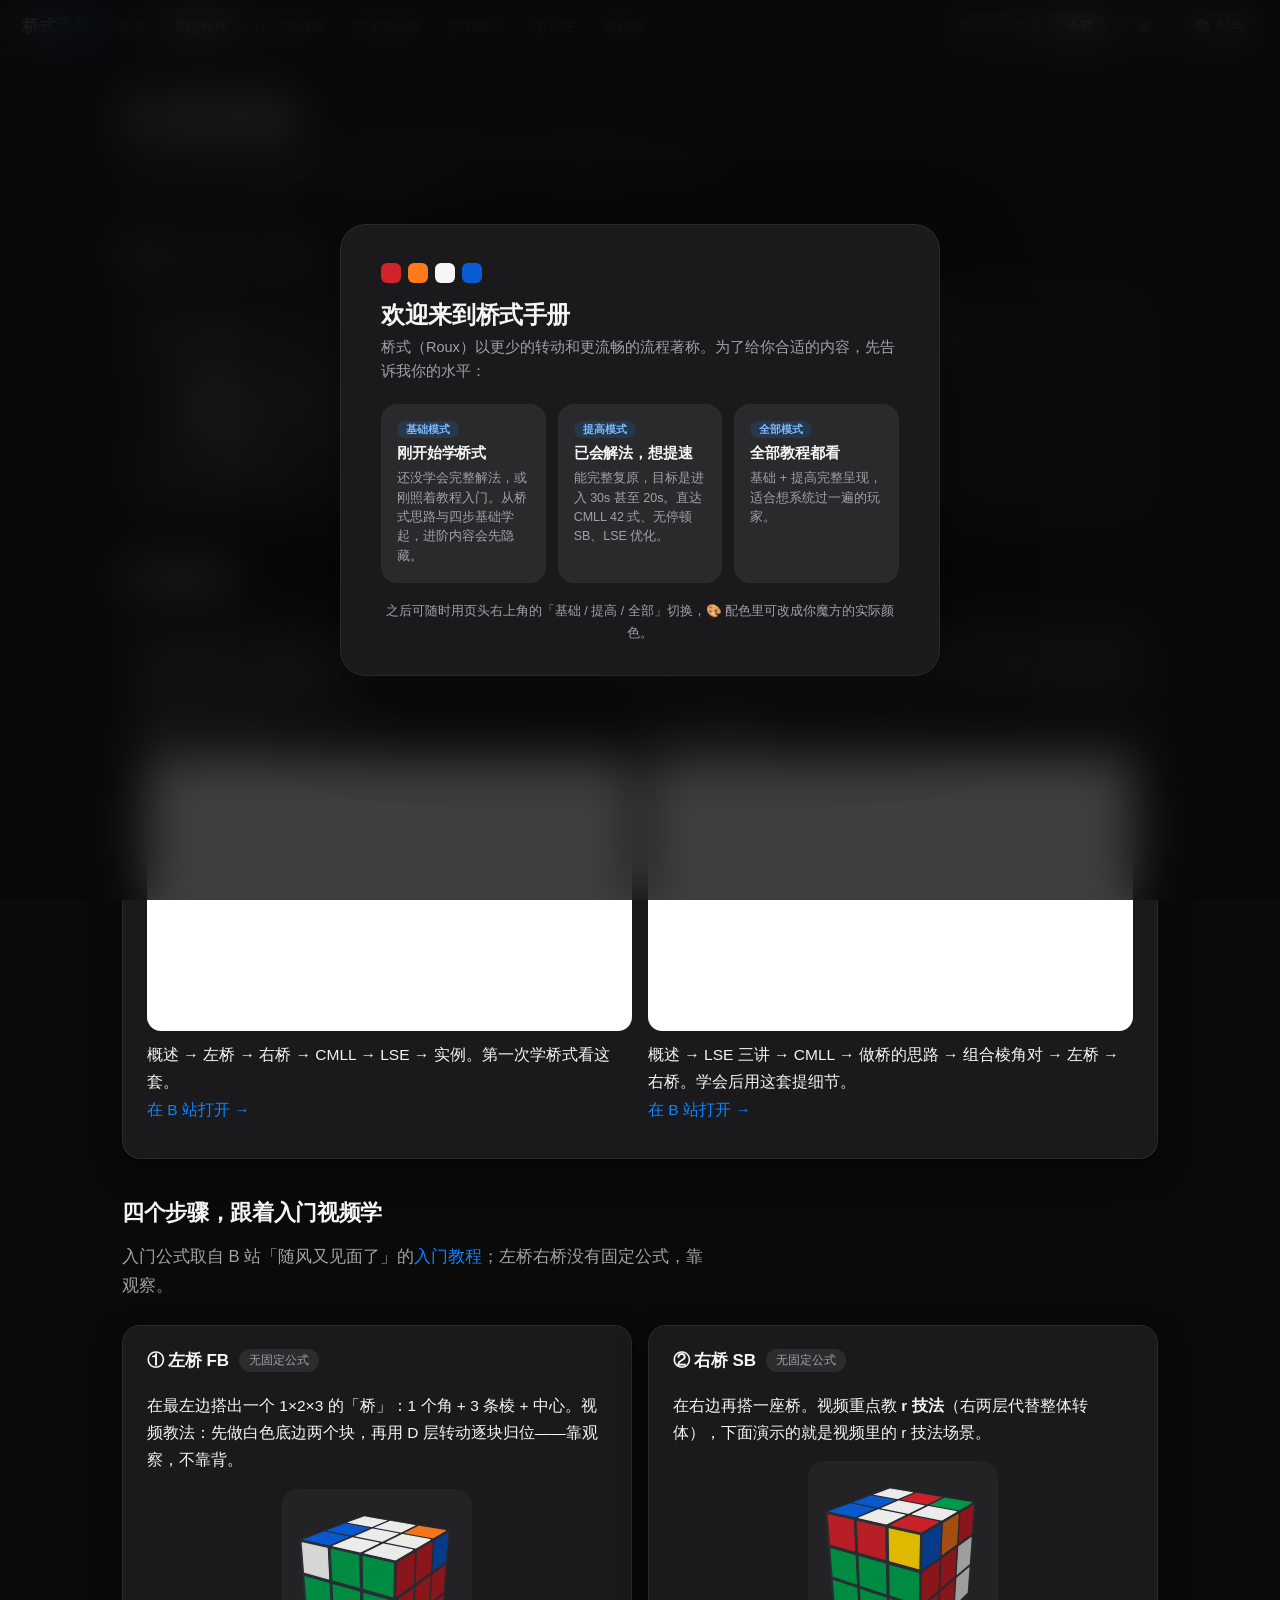
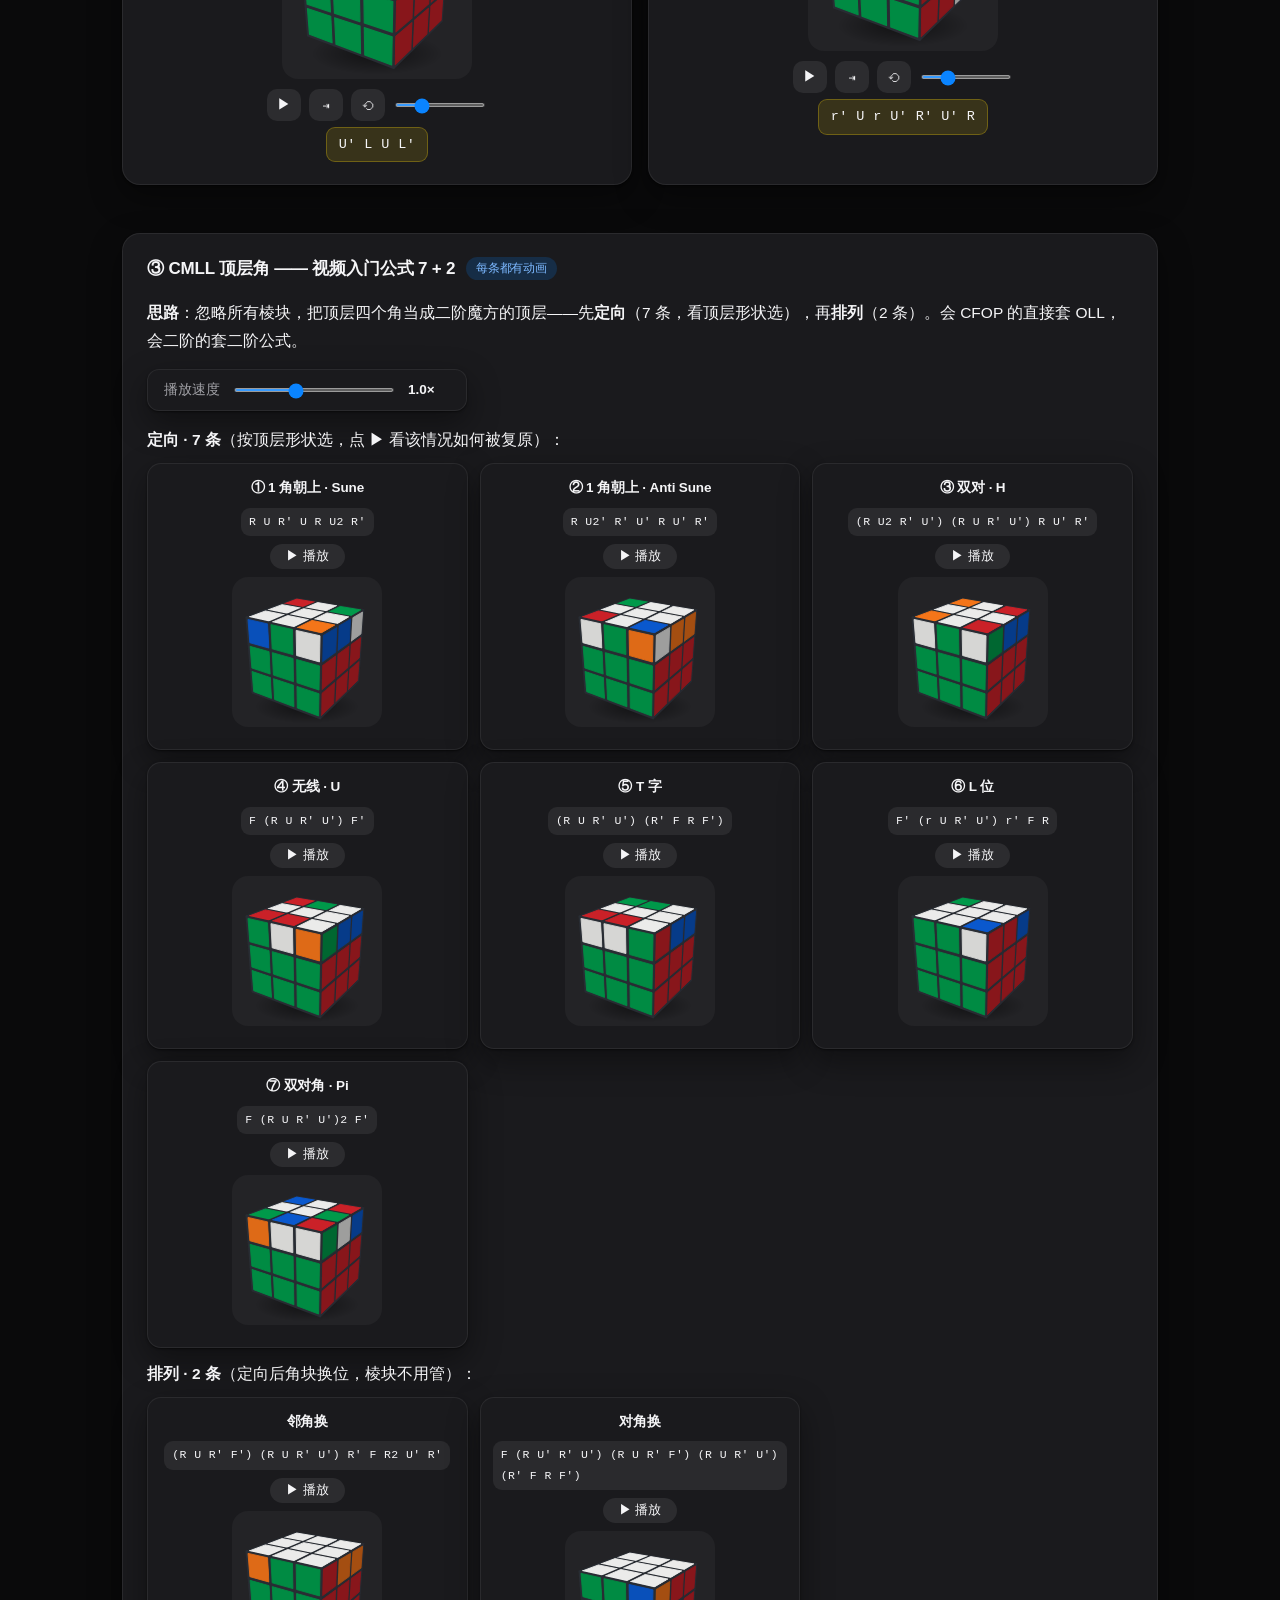
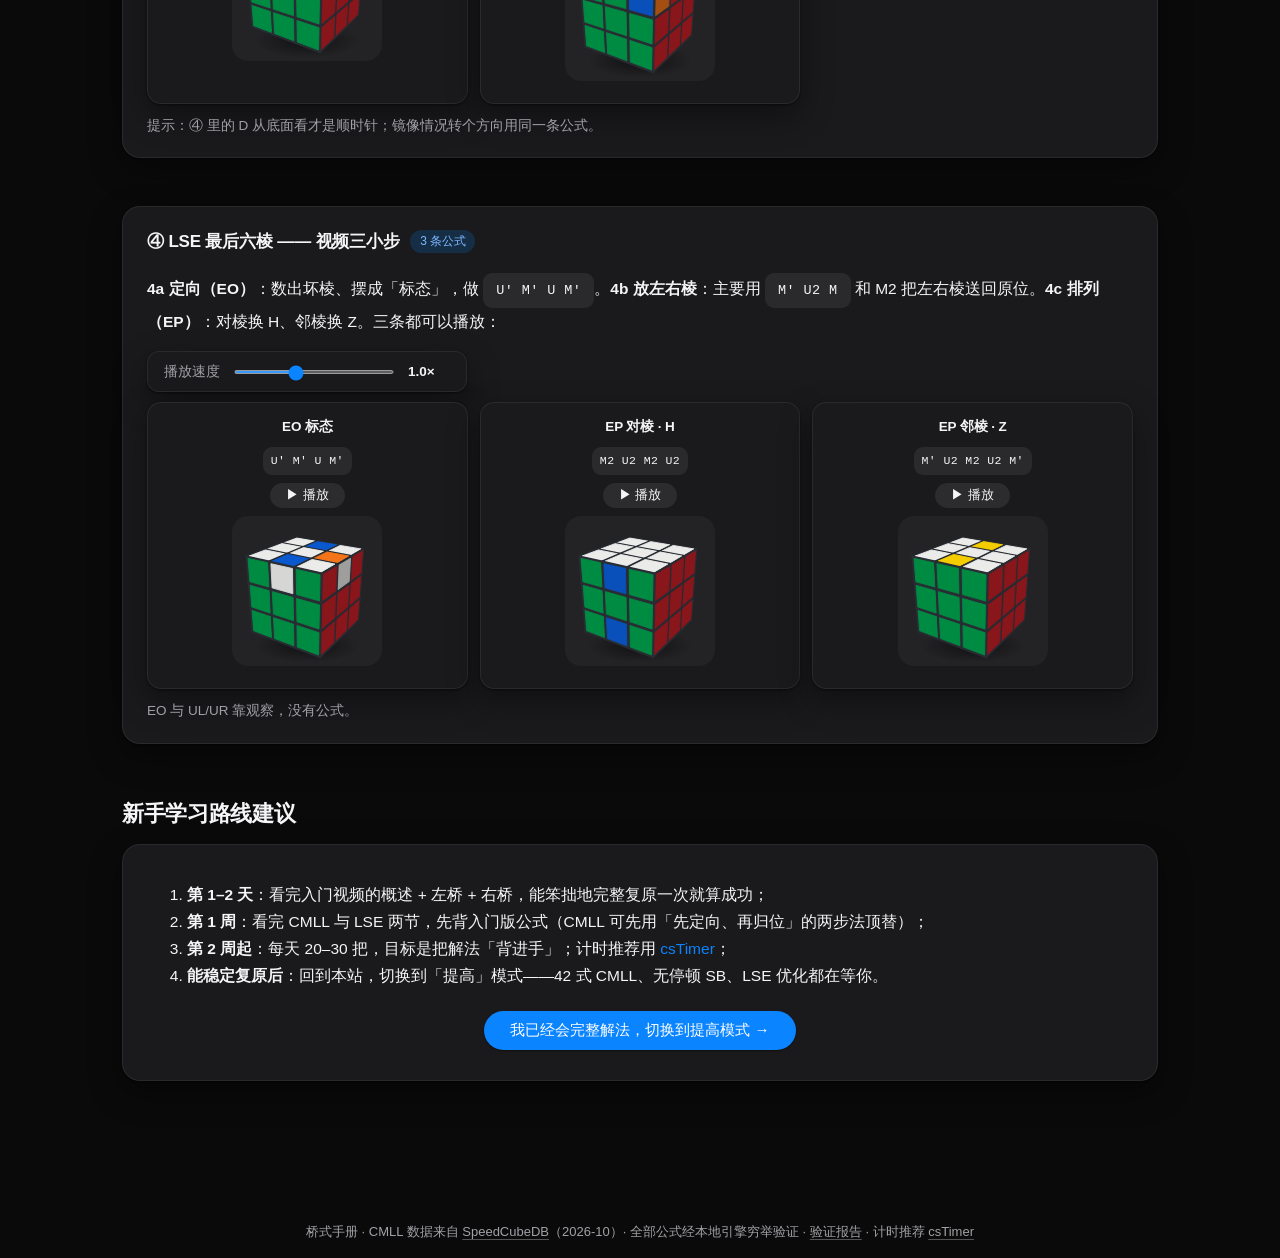
==== commit 1070abd4: "feat(cube-view): 支持重播按钮与播放完成自动复位，并新增调速控件与自动化测试" ====
--- a/basics.html
+++ b/basics.html
@@ -57,6 +57,7 @@
     <div class="card" style="grid-column: 1 / -1">
       <h3 style="margin-top:0">③ CMLL 顶层角 —— 视频入门公式 7 + 2 <span class="badge mid">每条都有动画</span></h3>
       <p><b>思路</b>：忽略所有棱块，把顶层四个角当成二阶魔方的顶层——先<b>定向</b>（7 条，看顶层形状选），再<b>排列</b>（2 条）。会 CFOP 的直接套 OLL，会二阶的套二阶公式。</p>
+      <div class="speed-ctl"><span>播放速度</span><input id="cmllSpeed" type="range" min="0.4" max="2" step="0.1" value="1" aria-label="CMLL 演示播放速度"><b id="cmllSpeedVal">1.0×</b></div>
       <p style="margin-bottom:6px"><b>定向 · 7 条</b>（按顶层形状选，点 ▶ 看该情况如何被复原）：</p>
       <div class="alg-grid" id="cmllTiles"></div>
       <p style="margin:12px 0 6px"><b>排列 · 2 条</b>（定向后角块换位，棱块不用管）：</p>
@@ -66,6 +67,7 @@
     <div class="card" style="grid-column: 1 / -1">
       <h3 style="margin-top:0">④ LSE 最后六棱 —— 视频三小步 <span class="badge mid">3 条公式</span></h3>
       <p><b>4a 定向（EO）</b>：数出坏棱、摆成「标态」，做 <span class="alg">U' M' U M'</span>。<b>4b 放左右棱</b>：主要用 <span class="alg">M' U2 M</span> 和 M2 把左右棱送回原位。<b>4c 排列（EP）</b>：对棱换 H、邻棱换 Z。三条都可以播放：</p>
+      <div class="speed-ctl"><span>播放速度</span><input id="lseSpeed" type="range" min="0.4" max="2" step="0.1" value="1" aria-label="LSE 演示播放速度"><b id="lseSpeedVal">1.0×</b></div>
       <div class="alg-grid" id="lseTiles"></div>
       <p style="color:var(--muted);font-size:13.5px;margin:6px 0 0">EO 与 UL/UR 靠观察，没有公式。</p>
     </div>
@@ -106,14 +108,27 @@
     view.baseState = RouxCube.runAlg(d.scramble);
     view.setState(view.baseState);
     view.pendingAlg = d.alg;
-    const bar = document.createElement("div");
-    bar.innerHTML = '<p style="margin:6px 0 2px"><span class="alg primary">' + d.alg + "</span></p>" +
-      '<button class="big-btn ghost" style="padding:4px 16px;font-size:13px">▶ 播放</button>';
-    slot.appendChild(bar);
-    bar.querySelector("button").addEventListener("click", () => view.playAlg(d.alg));
+    // 播放/重播/调速用魔方下方的内建控制条，这里只放公式文字
+    const label = document.createElement("p");
+    label.style.margin = "6px 0 2px";
+    label.innerHTML = '<span class="alg primary">' + d.alg + "</span>";
+    slot.appendChild(label);
   }
   demoCard("fbSlot", "fb");
   demoCard("sbSlot", "sb");
+
+  // 统一播放控件：小卡播放键（首播后变 ↻ 重播）+ 节级调速杆（控制整组视图）
+  var cmllViews = [], lseViews = [];
+  function tilePlay(btn, view, alg) {
+    btn.addEventListener("click", function () { btn.textContent = "↻ 重播"; view.playAlg(alg); });
+  }
+  function bindSpeed(sliderId, valId, views) {
+    var s = document.getElementById(sliderId), v = document.getElementById(valId);
+    s.addEventListener("input", function () {
+      views.forEach(function (w) { w.opts.speed = +s.value; });
+      v.textContent = (+s.value).toFixed(1) + "×";
+    });
+  }
 
   // CMLL：视频入门公式 7+2（全部引擎验证；演示 = 该公式负责的代表性 case 复原）
   (function () {
@@ -140,7 +155,8 @@
       var view = new CubeView(tile.querySelector(".cv-mini"), { size: 150, controls: false, autoReset: true });
       view.setBase(applyTo(RouxCube.newSolved(), RouxCube.invertAlg(t.alg)));
       view.pendingAlg = t.alg;
-      tile.querySelector("button").addEventListener("click", function () { view.playAlg(t.alg); });
+      cmllViews.push(view);
+      tilePlay(tile.querySelector("button"), view, t.alg);
     });
     var PERM = [
       { name: "邻角换", alg: J, baseAlg: RouxCube.invertAlg(J) },
@@ -157,7 +173,8 @@
       var view = new CubeView(tile.querySelector(".cv-mini"), { size: 150, controls: false, autoReset: true });
       view.setBase(applyTo(RouxCube.newSolved(), t.baseAlg));
       view.pendingAlg = t.alg;
-      tile.querySelector("button").addEventListener("click", function () { view.playAlg(t.alg); });
+      cmllViews.push(view);
+      tilePlay(tile.querySelector("button"), view, t.alg);
     });
   })();
 
@@ -180,9 +197,13 @@
       var view = new CubeView(tile.querySelector(".cv-mini"), { size: 150, controls: false, autoReset: true });
       view.setBase(applyTo(RouxCube.newSolved(), t.baseAlg));
       view.pendingAlg = t.alg;
-      tile.querySelector("button").addEventListener("click", function () { view.playAlg(t.alg); });
+      lseViews.push(view);
+      tilePlay(tile.querySelector("button"), view, t.alg);
     });
   })();
+
+  bindSpeed("cmllSpeed", "cmllSpeedVal", cmllViews);
+  bindSpeed("lseSpeed", "lseSpeedVal", lseViews);
 })();
 </script>
 </body>
